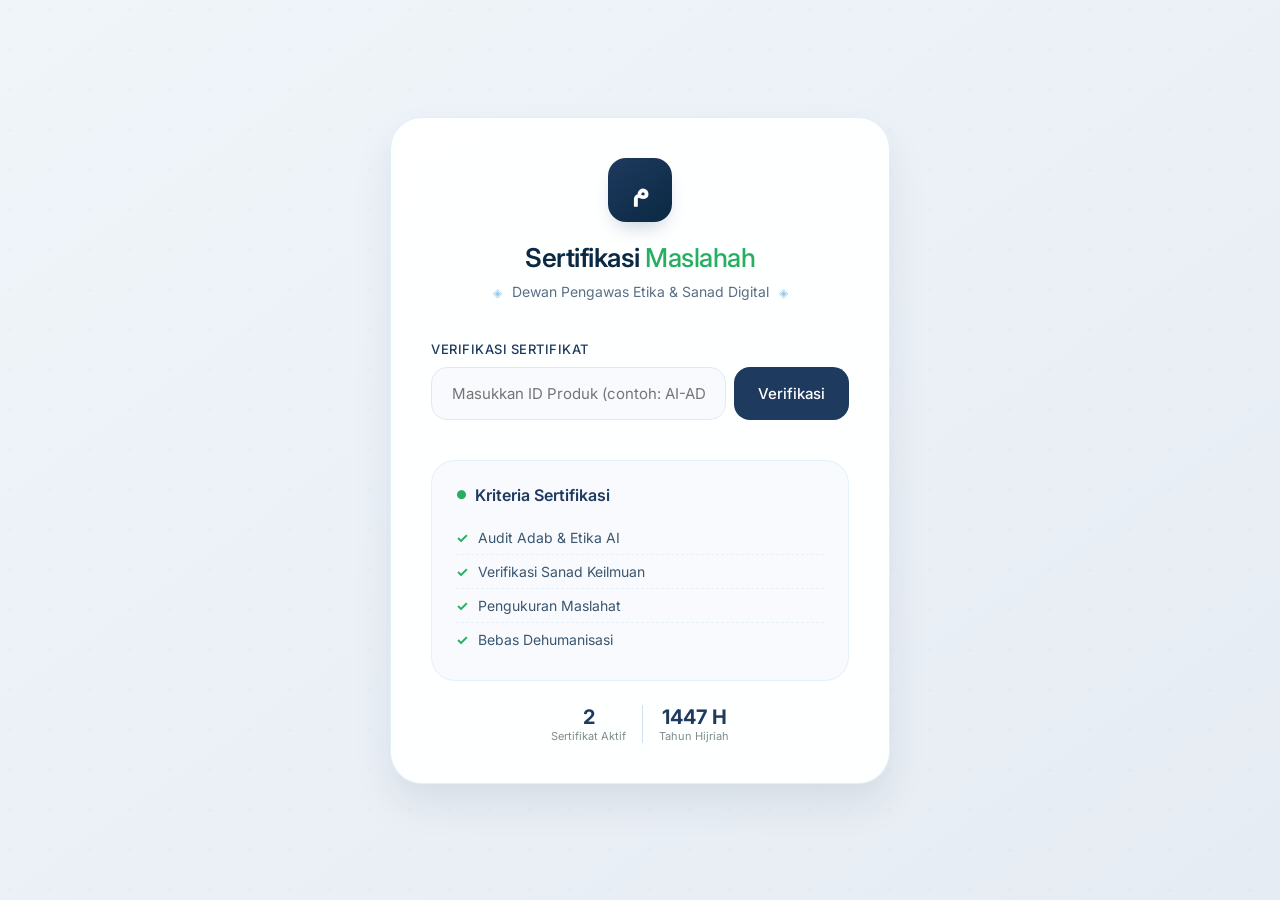
==== index.html @ 3d68c77d "scan qr code" ====
<!DOCTYPE html>
<html lang="id">
<head>
    <meta charset="UTF-8">
    <meta name="viewport" content="width=device-width, initial-scale=1.0">
    <title>Verifikasi Sertifikasi Maslahah AI</title>
    <link rel="stylesheet" href="css/style.css">
    <style>
        @import url('https://fonts.googleapis.com/css2?family=Inter:wght@400;500;600;700&display=swap');
    </style>
</head>
<body>
    <div class="container">
        <header>
            <div class="logo" style="margin-bottom: 20px;">م</div>
            <h1>Sertifikasi <span>Maslahah</span></h1>
            <p>Dewan Pengawas Etika & Sanad Digital</p>
        </header>
        
        <div class="search-box">
            <label>Verifikasi Sertifikat</label>
            <div class="input-group">
                <input type="text" id="searchInput" placeholder="Masukkan ID Produk (contoh: AI-ADAB-2026-001)">
                <button onclick="searchCertificate()">Verifikasi</button>
            </div>
        </div>
        
        <div class="info-panel">
            <h3>Kriteria Sertifikasi</h3>
            <ul>
                <li>Audit Adab & Etika AI</li>
                <li>Verifikasi Sanad Keilmuan</li>
                <li>Pengukuran Maslahat</li>
                <li>Bebas Dehumanisasi</li>
            </ul>
        </div>

        <!-- Statistik Sederhana -->
        <div style="display: flex; gap: 16px; margin-top: 24px; justify-content: center;">
            <div style="text-align: center;">
                <div style="font-size: 20px; font-weight: 700; color: #1e3a5f;">2</div>
                <div style="font-size: 11px; color: #7f8c8d;">Sertifikat Aktif</div>
            </div>
            <div style="width: 1px; background: #d0e0f0;"></div>
            <div style="text-align: center;">
                <div style="font-size: 20px; font-weight: 700; color: #1e3a5f;">1447 H</div>
                <div style="font-size: 11px; color: #7f8c8d;">Tahun Hijriah</div>
            </div>
        </div>
    </div>

    <script src="js/main.js"></script>
</body>
</html>
---- css/style.css ----
* {
    margin: 0;
    padding: 0;
    box-sizing: border-box;
    font-family: 'Inter', -apple-system, BlinkMacSystemFont, 'Segoe UI', Roboto, sans-serif;
}

body {
    background: linear-gradient(145deg, #f0f5fa 0%, #e6ecf3 100%);
    min-height: 100vh;
    display: flex;
    align-items: center;
    justify-content: center;
    padding: 20px;
}

/* Islamic Pattern Overlay (sangat subtle) */
body::before {
    content: "";
    position: fixed;
    top: 0;
    left: 0;
    right: 0;
    bottom: 0;
    background-image: radial-gradient(circle at 25% 25%, rgba(52, 152, 219, 0.03) 2px, transparent 2px);
    background-size: 40px 40px;
    pointer-events: none;
    z-index: 0;
}

.container, .certificate-container {
    position: relative;
    z-index: 1;
}

.container {
    max-width: 500px;
    width: 100%;
    margin: 0 auto;
    background: rgba(255, 255, 255, 0.95);
    backdrop-filter: blur(10px);
    border-radius: 32px;
    padding: 40px;
    box-shadow: 0 20px 40px rgba(0, 35, 70, 0.08), 0 8px 20px rgba(0, 0, 0, 0.02);
    border: 1px solid rgba(52, 152, 219, 0.15);
}

/* Header dengan sentuhan islami */
header {
    text-align: center;
    margin-bottom: 40px;
    position: relative;
}

header h1 {
    color: #0a2942;
    font-size: 26px;
    font-weight: 600;
    letter-spacing: -0.5px;
    margin-bottom: 8px;
}

header h1 span {
    color: #27ae60;
    font-weight: 500;
}

header p {
    color: #5a6e85;
    font-size: 14px;
    font-weight: 400;
    position: relative;
    display: inline-block;
    padding: 0 20px;
}

header p::before,
header p::after {
    content: "◈";
    color: #3498db;
    font-size: 12px;
    opacity: 0.5;
    margin: 0 10px;
}

/* Search Box */
.search-box {
    margin-bottom: 40px;
}

.search-box label {
    display: block;
    color: #1e3a5f;
    font-size: 13px;
    font-weight: 500;
    text-transform: uppercase;
    letter-spacing: 0.5px;
    margin-bottom: 10px;
}

.input-group {
    display: flex;
    gap: 8px;
}

.input-group input {
    flex: 1;
    padding: 16px 20px;
    background: #f8fafd;
    border: 1.5px solid #e1e9f0;
    border-radius: 16px;
    font-size: 15px;
    color: #1e293b;
    transition: all 0.2s;
}

.input-group input:focus {
    outline: none;
    border-color: #3498db;
    background: #ffffff;
    box-shadow: 0 0 0 4px rgba(52, 152, 219, 0.1);
}

.input-group button {
    padding: 16px 24px;
    background: #1e3a5f;
    color: white;
    border: none;
    border-radius: 16px;
    font-size: 15px;
    font-weight: 500;
    cursor: pointer;
    transition: all 0.2s;
    white-space: nowrap;
}

.input-group button:hover {
    background: #0a2942;
    transform: translateY(-1px);
    box-shadow: 0 8px 16px rgba(26, 67, 113, 0.15);
}

/* Info Panel Minimal */
.info-panel {
    background: #f8fafd;
    border-radius: 24px;
    padding: 24px;
    border: 1px solid rgba(52, 152, 219, 0.1);
}

.info-panel h3 {
    color: #1e3a5f;
    font-size: 16px;
    font-weight: 600;
    margin-bottom: 16px;
    display: flex;
    align-items: center;
    gap: 8px;
}

.info-panel h3::before {
    content: "●";
    color: #27ae60;
    font-size: 12px;
}

.info-panel ul {
    list-style: none;
}

.info-panel li {
    color: #3a5670;
    font-size: 14px;
    padding: 8px 0;
    display: flex;
    align-items: center;
    gap: 10px;
    border-bottom: 1px dashed rgba(52, 152, 219, 0.1);
}

.info-panel li:last-child {
    border-bottom: none;
}

.info-panel li::before {
    content: "✓";
    color: #27ae60;
    font-weight: bold;
    font-size: 14px;
}

/* Certificate Styles - Minimalist Islamic */
.certificate-container {
    max-width: 600px;
    width: 100%;
    margin: 0 auto;
    background: #ffffff;
    border-radius: 32px;
    padding: 40px;
    box-shadow: 0 25px 50px -12px rgba(0, 0, 0, 0.15);
    border: 1px solid #e1e9f0;
    position: relative;
    overflow: hidden;
}

/* Islamic border pattern */
.certificate-container::before {
    content: "";
    position: absolute;
    top: 0;
    left: 0;
    right: 0;
    height: 4px;
    background: linear-gradient(90deg, #1e3a5f 0%, #3498db 50%, #27ae60 100%);
}

.certificate-container::after {
    content: "❧";
    position: absolute;
    bottom: 20px;
    right: 30px;
    font-size: 24px;
    color: #3498db;
    opacity: 0.2;
    font-family: serif;
}

.certificate-header {
    text-align: center;
    margin-bottom: 32px;
    padding-bottom: 24px;
    border-bottom: 2px dotted #d0e0f0;
    position: relative;
}

.logo {
    width: 64px;
    height: 64px;
    background: linear-gradient(145deg, #1e3a5f, #0a2942);
    border-radius: 18px;
    display: flex;
    align-items: center;
    justify-content: center;
    margin: 0 auto 16px;
    color: white;
    font-size: 28px;
    font-weight: bold;
    box-shadow: 0 10px 20px -8px rgba(26, 67, 113, 0.3);
}

.certificate-header h1 {
    color: #1e3a5f;
    font-size: 22px;
    font-weight: 600;
    letter-spacing: -0.3px;
    margin-bottom: 8px;
}

.certificate-header .version {
    color: #27ae60;
    font-size: 13px;
    font-weight: 500;
    background: rgba(39, 174, 96, 0.1);
    display: inline-block;
    padding: 4px 12px;
    border-radius: 50px;
    letter-spacing: 0.3px;
}

/* ID Card Style */
.id-card {
    background: linear-gradient(145deg, #f8fafd, #f0f5fa);
    border-radius: 20px;
    padding: 20px;
    margin-bottom: 24px;
    border: 1px solid #d0e0f0;
    display: flex;
    align-items: center;
    gap: 16px;
}

.id-icon {
    width: 48px;
    height: 48px;
    background: #1e3a5f;
    border-radius: 14px;
    display: flex;
    align-items: center;
    justify-content: center;
    color: white;
    font-size: 20px;
}

.id-details {
    flex: 1;
}

.id-label {
    color: #5a6e85;
    font-size: 12px;
    text-transform: uppercase;
    letter-spacing: 0.5px;
    margin-bottom: 4px;
}

.id-value {
    color: #0a2942;
    font-size: 20px;
    font-weight: 600;
    font-family: 'SF Mono', 'Monaco', monospace;
}

/* Grid Results */
.results-grid {
    display: grid;
    grid-template-columns: 1fr 1fr;
    gap: 16px;
    margin-bottom: 24px;
}

.result-card {
    background: #f8fafd;
    border-radius: 20px;
    padding: 20px;
    border: 1px solid #e1e9f0;
    transition: transform 0.2s;
}

.result-card:hover {
    transform: translateY(-2px);
    border-color: #3498db;
}

.result-card h3 {
    color: #1e3a5f;
    font-size: 14px;
    font-weight: 500;
    margin-bottom: 12px;
    display: flex;
    align-items: center;
    gap: 6px;
}

.result-card h3 i {
    color: #3498db;
    font-style: normal;
    font-size: 16px;
}

.status-badge {
    display: inline-block;
    padding: 6px 16px;
    border-radius: 50px;
    font-size: 13px;
    font-weight: 600;
    margin-bottom: 12px;
    background: #27ae60;
    color: white;
}

.status-badge.verified {
    background: #27ae60;
}

.detail-text {
    color: #2c3e50;
    font-size: 14px;
    line-height: 1.5;
    margin-bottom: 6px;
}

.reference {
    color: #7f8c8d;
    font-size: 11px;
    font-family: monospace;
    background: white;
    padding: 4px 8px;
    border-radius: 6px;
    display: inline-block;
}

/* Vision & Notes */
.vision-section, .notes-section {
    background: #f8fafd;
    border-radius: 20px;
    padding: 20px;
    margin-bottom: 16px;
    border-left: 4px solid;
}

.vision-section {
    border-left-color: #3498db;
}

.notes-section {
    border-left-color: #27ae60;
}

.vision-section h3, .notes-section h3 {
    color: #1e3a5f;
    font-size: 14px;
    font-weight: 600;
    margin-bottom: 10px;
    text-transform: uppercase;
    letter-spacing: 0.3px;
}

.vision-section p, .notes-section p {
    color: #2c3e50;
    font-size: 15px;
    line-height: 1.6;
}

/* Footer */
.certificate-footer {
    margin-top: 24px;
    padding-top: 20px;
    border-top: 1px solid #e1e9f0;
    text-align: center;
    color: #7f8c8d;
    font-size: 12px;
}

.verification-url {
    background: #f8fafd;
    padding: 8px 12px;
    border-radius: 12px;
    font-family: monospace;
    font-size: 11px;
    color: #3498db;
    margin: 8px 0;
    word-break: break-all;
}

/* Pattern decoration */
.islamic-pattern {
    position: absolute;
    opacity: 0.02;
    pointer-events: none;
}

/* Responsive */
@media (max-width: 640px) {
    .container, .certificate-container {
        padding: 24px;
    }
    
    .results-grid {
        grid-template-columns: 1fr;
    }
    
    .id-card {
        flex-direction: column;
        text-align: center;
    }
    
    .input-group {
        flex-direction: column;
    }
    
    .input-group button {
        width: 100%;
    }
}
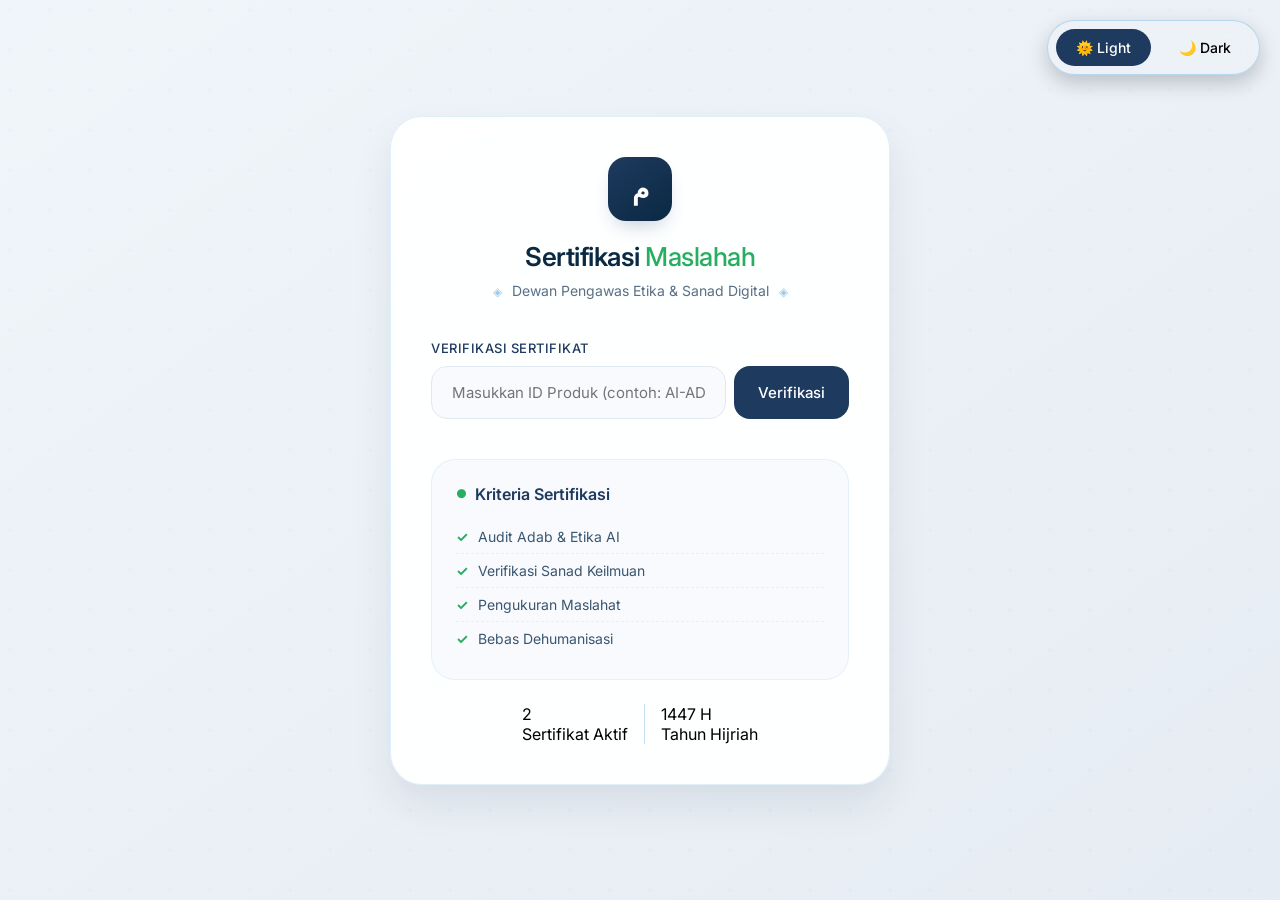
==== commit acd0d98e: "modfiy dark mode" ====
--- a/index.html
+++ b/index.html
@@ -4,12 +4,68 @@
     <meta charset="UTF-8">
     <meta name="viewport" content="width=device-width, initial-scale=1.0">
     <title>Verifikasi Sertifikasi Maslahah AI</title>
-    <link rel="stylesheet" href="css/style.css">
+    <link id="theme-style" rel="stylesheet" href="css/style.css">
     <style>
-        @import url('https://fonts.googleapis.com/css2?family=Inter:wght@400;500;600;700&display=swap');
+        @import url('https://fonts.googleapis.com/css2?family=Inter:wght@400;500;600;700&family=Scheherazade:wght@400;700&display=swap');
+        
+        /* Theme Toggle Button */
+        .theme-toggle {
+            position: fixed;
+            top: 20px;
+            right: 20px;
+            z-index: 1000;
+            background: rgba(255, 255, 255, 0.1);
+            backdrop-filter: blur(10px);
+            border: 1px solid rgba(52, 152, 219, 0.3);
+            border-radius: 50px;
+            padding: 8px;
+            display: flex;
+            gap: 8px;
+            box-shadow: 0 8px 20px rgba(0, 0, 0, 0.2);
+        }
+
+        .theme-btn {
+            padding: 10px 20px;
+            border: none;
+            border-radius: 40px;
+            cursor: pointer;
+            font-size: 14px;
+            font-weight: 500;
+            transition: all 0.3s;
+            background: transparent;
+            color: inherit;
+        }
+
+        body.light-mode .theme-btn.light {
+            background: #1e3a5f;
+            color: white;
+        }
+
+        body.dark-mode .theme-btn.dark {
+            background: #1e3a5f;
+            color: white;
+        }
+
+        body.light-mode {
+            background: linear-gradient(145deg, #f0f5fa 0%, #e6ecf3 100%);
+        }
+
+        body.dark-mode {
+            background: linear-gradient(145deg, #0a1525 0%, #0d1b2f 100%);
+        }
+
+        body {
+            transition: background 0.3s ease;
+        }
     </style>
 </head>
-<body>
+<body class="light-mode">
+    <!-- Theme Toggle Button -->
+    <div class="theme-toggle">
+        <button class="theme-btn light" onclick="setTheme('light')">🌞 Light</button>
+        <button class="theme-btn dark" onclick="setTheme('dark')">🌙 Dark</button>
+    </div>
+
     <div class="container">
         <header>
             <div class="logo" style="margin-bottom: 20px;">م</div>
@@ -37,18 +93,48 @@
 
         <!-- Statistik Sederhana -->
         <div style="display: flex; gap: 16px; margin-top: 24px; justify-content: center;">
-            <div style="text-align: center;">
-                <div style="font-size: 20px; font-weight: 700; color: #1e3a5f;">2</div>
-                <div style="font-size: 11px; color: #7f8c8d;">Sertifikat Aktif</div>
+            <div class="stat-item">
+                <div class="stat-number">2</div>
+                <div class="stat-label">Sertifikat Aktif</div>
             </div>
-            <div style="width: 1px; background: #d0e0f0;"></div>
-            <div style="text-align: center;">
-                <div style="font-size: 20px; font-weight: 700; color: #1e3a5f;">1447 H</div>
-                <div style="font-size: 11px; color: #7f8c8d;">Tahun Hijriah</div>
+            <div style="width: 1px; background: rgba(52, 152, 219, 0.3);"></div>
+            <div class="stat-item">
+                <div class="stat-number">1447 H</div>
+                <div class="stat-label">Tahun Hijriah</div>
             </div>
         </div>
     </div>
 
     <script src="js/main.js"></script>
+    <script>
+        // Fungsi untuk mengganti tema
+        function setTheme(theme) {
+            const body = document.body;
+            const themeStyle = document.getElementById('theme-style');
+            
+            if (theme === 'dark') {
+                body.classList.remove('light-mode');
+                body.classList.add('dark-mode');
+                themeStyle.href = 'css/style-dark.css';
+                localStorage.setItem('theme', 'dark');
+            } else {
+                body.classList.remove('dark-mode');
+                body.classList.add('light-mode');
+                themeStyle.href = 'css/style.css';
+                localStorage.setItem('theme', 'light');
+            }
+        }
+
+        // Cek preferensi tema yang tersimpan
+        const savedTheme = localStorage.getItem('theme') || 'light';
+        setTheme(savedTheme);
+
+        // Deteksi preferensi sistem
+        if (!localStorage.getItem('theme')) {
+            if (window.matchMedia && window.matchMedia('(prefers-color-scheme: dark)').matches) {
+                setTheme('dark');
+            }
+        }
+    </script>
 </body>
 </html>
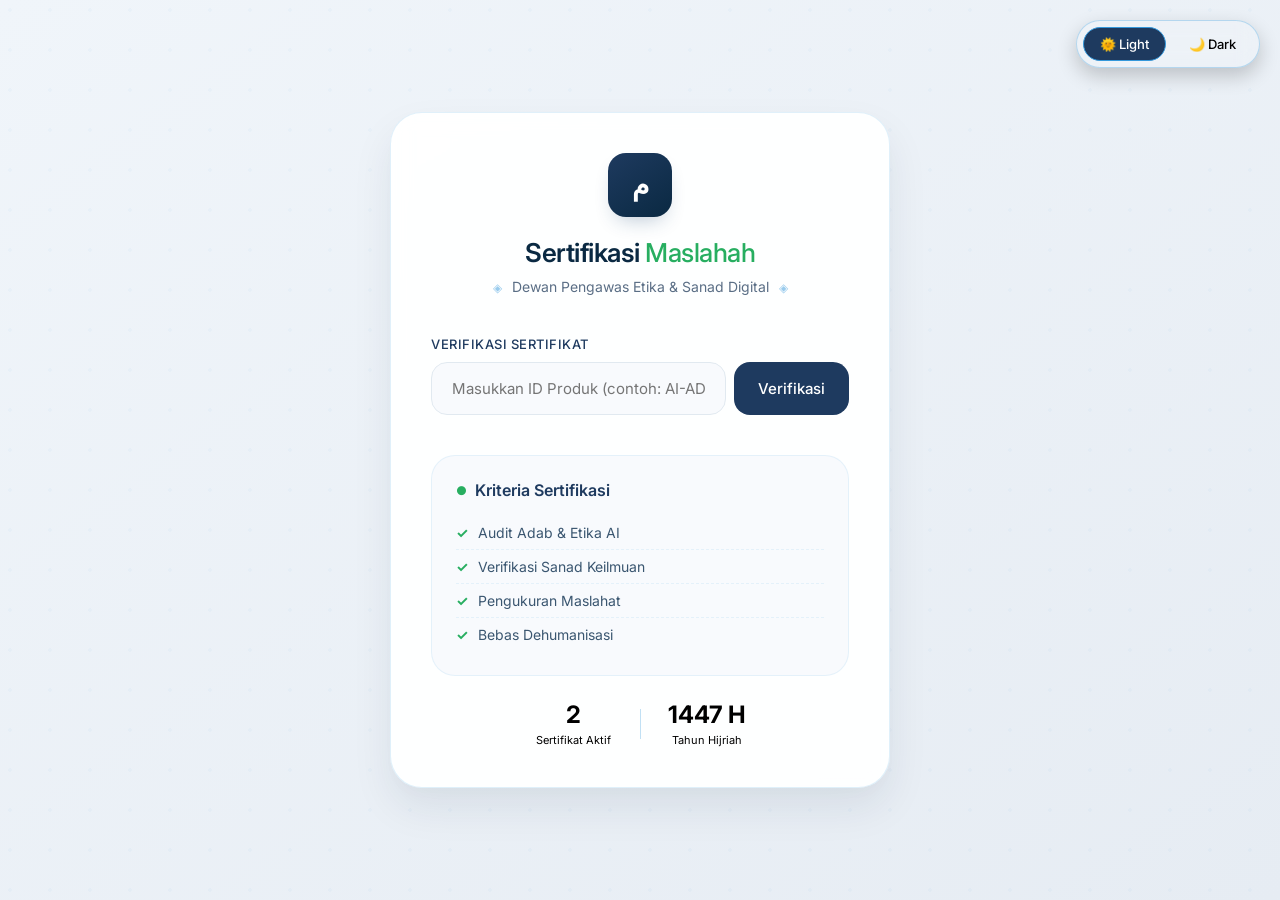
==== commit e9378923: "modify" ====
--- a/index.html
+++ b/index.html
@@ -18,44 +18,82 @@
             backdrop-filter: blur(10px);
             border: 1px solid rgba(52, 152, 219, 0.3);
             border-radius: 50px;
-            padding: 8px;
+            padding: 6px;
             display: flex;
-            gap: 8px;
+            gap: 6px;
             box-shadow: 0 8px 20px rgba(0, 0, 0, 0.2);
         }
 
         .theme-btn {
-            padding: 10px 20px;
+            padding: 8px 16px;
             border: none;
             border-radius: 40px;
             cursor: pointer;
-            font-size: 14px;
+            font-size: 13px;
             font-weight: 500;
             transition: all 0.3s;
             background: transparent;
             color: inherit;
+            border: 1px solid transparent;
         }
 
         body.light-mode .theme-btn.light {
             background: #1e3a5f;
             color: white;
+            border-color: #3498db;
         }
 
         body.dark-mode .theme-btn.dark {
             background: #1e3a5f;
             color: white;
-        }
-
-        body.light-mode {
-            background: linear-gradient(145deg, #f0f5fa 0%, #e6ecf3 100%);
-        }
-
-        body.dark-mode {
-            background: linear-gradient(145deg, #0a1525 0%, #0d1b2f 100%);
+            border-color: #3498db;
         }
 
         body {
-            transition: background 0.3s ease;
+            transition: background-color 0.3s ease, color 0.3s ease;
+        }
+
+        /* Force override sistem dark mode */
+        @media (prefers-color-scheme: dark) {
+            body.light-mode {
+                background: linear-gradient(145deg, #f0f5fa 0%, #e6ecf3 100%);
+            }
+        }
+
+        /* Tambahan untuk memastikan statistik center */
+        .stat-container {
+            display: flex;
+            gap: 16px;
+            margin-top: 24px;
+            justify-content: center;
+            align-items: center;
+            width: 100%;
+        }
+
+        .stat-item {
+            text-align: center;
+            flex: 0 1 auto;
+            min-width: 100px;
+        }
+
+        .stat-number {
+            font-size: 24px;
+            font-weight: 700;
+            text-align: center;
+            width: 100%;
+        }
+
+        .stat-label {
+            font-size: 11px;
+            text-align: center;
+            width: 100%;
+            margin-top: 4px;
+        }
+
+        .stat-divider {
+            width: 1px;
+            height: 30px;
+            background: rgba(52, 152, 219, 0.3);
         }
     </style>
 </head>
@@ -91,13 +129,15 @@
             </ul>
         </div>
 
-        <!-- Statistik Sederhana -->
-        <div style="display: flex; gap: 16px; margin-top: 24px; justify-content: center;">
+        <!-- Statistik yang sudah diperbaiki -->
+        <div class="stat-container">
             <div class="stat-item">
                 <div class="stat-number">2</div>
                 <div class="stat-label">Sertifikat Aktif</div>
             </div>
-            <div style="width: 1px; background: rgba(52, 152, 219, 0.3);"></div>
+            
+            <div class="stat-divider"></div>
+            
             <div class="stat-item">
                 <div class="stat-number">1447 H</div>
                 <div class="stat-label">Tahun Hijriah</div>
@@ -112,29 +152,34 @@
             const body = document.body;
             const themeStyle = document.getElementById('theme-style');
             
+            body.classList.remove('light-mode', 'dark-mode');
+            
             if (theme === 'dark') {
-                body.classList.remove('light-mode');
                 body.classList.add('dark-mode');
                 themeStyle.href = 'css/style-dark.css';
                 localStorage.setItem('theme', 'dark');
             } else {
-                body.classList.remove('dark-mode');
                 body.classList.add('light-mode');
                 themeStyle.href = 'css/style.css';
                 localStorage.setItem('theme', 'light');
             }
         }
 
-        // Cek preferensi tema yang tersimpan
-        const savedTheme = localStorage.getItem('theme') || 'light';
-        setTheme(savedTheme);
-
-        // Deteksi preferensi sistem
-        if (!localStorage.getItem('theme')) {
-            if (window.matchMedia && window.matchMedia('(prefers-color-scheme: dark)').matches) {
+        // Fungsi memuat tema
+        function loadTheme() {
+            const savedTheme = localStorage.getItem('theme');
+            
+            if (savedTheme === 'dark') {
                 setTheme('dark');
+            } else if (savedTheme === 'light') {
+                setTheme('light');
+            } else {
+                setTheme('light'); // Default light mode
             }
         }
+
+        // Jalankan
+        loadTheme();
     </script>
 </body>
 </html>
